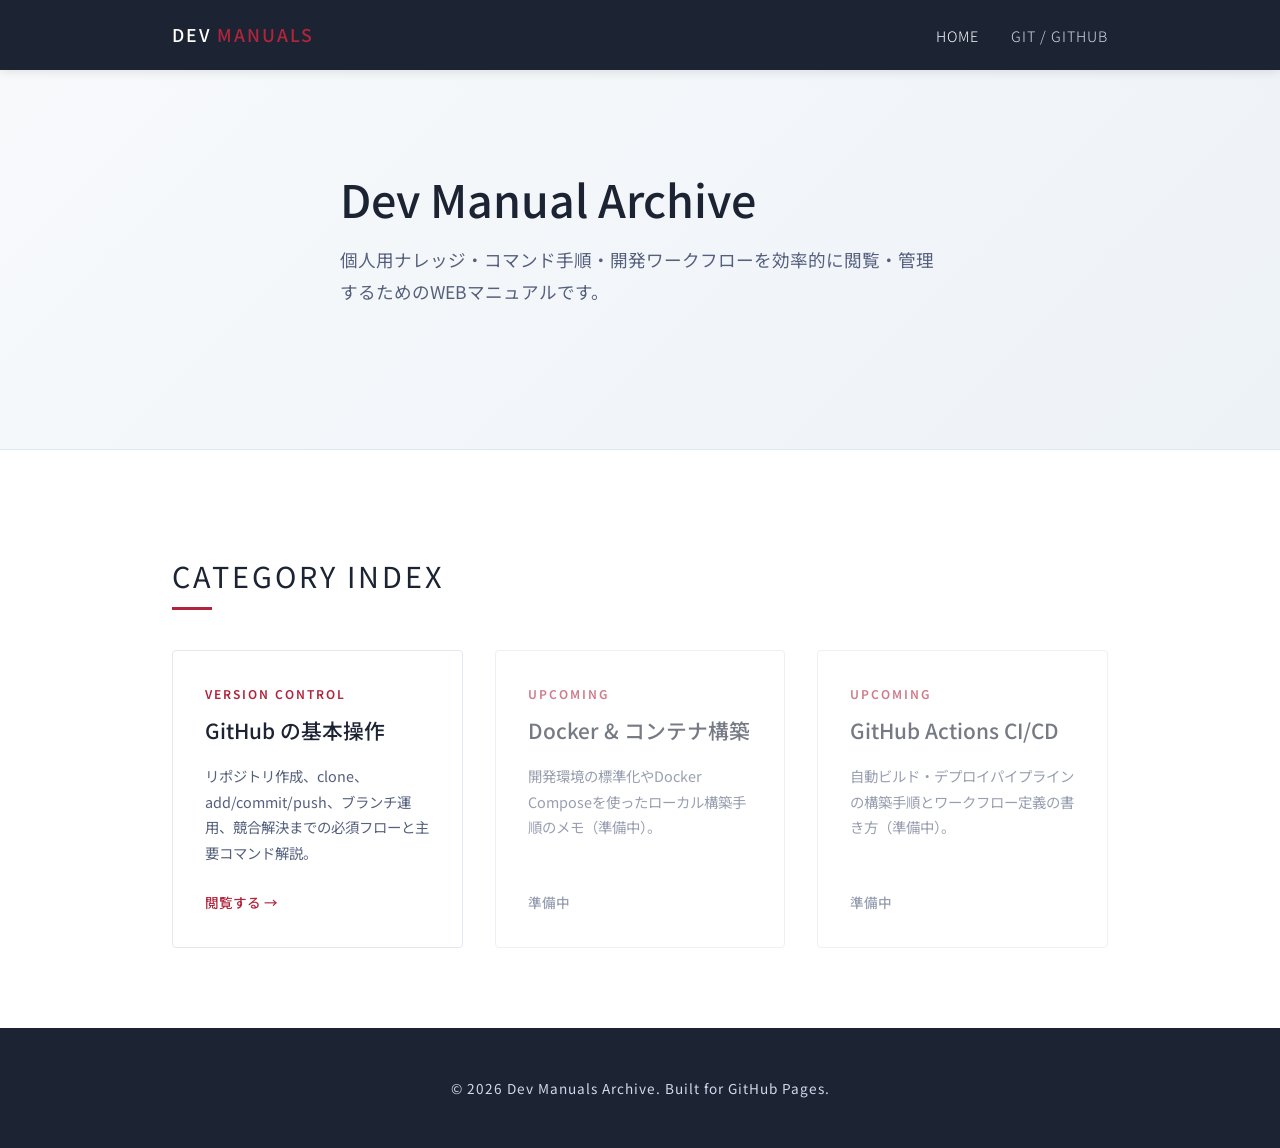
==== index.html @ 9fd235a3 "feat: initial commit for manual site" ====
<!DOCTYPE html>
<html lang="ja">
<head>
    <meta charset="UTF-8">
    <meta name="viewport" content="width=device-width, initial-scale=1.0">
    <title>Dev Manuals - 開発・操作マニュアル集</title>
    <meta name="description" content="自分用の開発ノウハウおよび操作手順をまとめたマニュアルポータルサイトです。">
    <!-- Google Fonts -->
    <link rel="preconnect" href="https://fonts.googleapis.com">
    <link rel="preconnect" href="https://fonts.gstatic.com" crossorigin>
    <link href="https://fonts.googleapis.com/css2?family=Noto+Sans+JP:wght@300;400;500;700&family=Outfit:wght@300;400;500;600&display=swap" rel="stylesheet">
    <link rel="stylesheet" href="style.css">
</head>
<body>

    <!-- Navigation -->
    <nav>
        <div class="container">
            <a href="index.html" class="logo">DEV <span>MANUALS</span></a>
            <ul class="nav-links">
                <li><a href="index.html" class="active">HOME</a></li>
                <li><a href="git_basic_usage.html">GIT / GITHUB</a></li>
            </ul>
            <div class="burger" aria-label="Menu Toggle">
                <div class="line1"></div>
                <div class="line2"></div>
                <div class="line3"></div>
            </div>
        </div>
    </nav>

    <!-- Hero Section -->
    <section id="hero">
        <div class="container">
            <div class="hero-content reveal">
                <h1>Dev Manual Archive</h1>
                <p>個人用ナレッジ・コマンド手順・開発ワークフローを効率的に閲覧・管理するためのWEBマニュアルです。</p>
            </div>
        </div>
    </section>

    <!-- Manual Catalog Section -->
    <section id="manuals">
        <div class="container">
            <div class="section-title reveal">
                <h2>Category Index</h2>
            </div>
            
            <div class="manual-grid">
                <!-- Card 1: GitHub Basic Usage -->
                <a href="git_basic_usage.html" class="manual-card reveal">
                    <span class="tag">Version Control</span>
                    <h3>GitHub の基本操作</h3>
                    <p>リポジトリ作成、clone、add/commit/push、ブランチ運用、競合解決までの必須フローと主要コマンド解説。</p>
                    <div class="card-footer">
                        閲覧する &rarr;
                    </div>
                </a>

                <!-- Card 2: Placeholder for future manuals -->
                <div class="manual-card reveal" style="opacity: 0.6; cursor: default;">
                    <span class="tag">Upcoming</span>
                    <h3>Docker & コンテナ構築</h3>
                    <p>開発環境の標準化やDocker Composeを使ったローカル構築手順のメモ（準備中）。</p>
                    <div class="card-footer" style="color: var(--text-muted);">
                        準備中
                    </div>
                </div>

                <!-- Card 3: Placeholder for future manuals -->
                <div class="manual-card reveal" style="opacity: 0.6; cursor: default;">
                    <span class="tag">Upcoming</span>
                    <h3>GitHub Actions CI/CD</h3>
                    <p>自動ビルド・デプロイパイプラインの構築手順とワークフロー定義の書き方（準備中）。</p>
                    <div class="card-footer" style="color: var(--text-muted);">
                        準備中
                    </div>
                </div>
            </div>
        </div>
    </section>

    <!-- Footer -->
    <footer>
        <div class="container">
            <p>&copy; 2026 Dev Manuals Archive. Built for GitHub Pages.</p>
        </div>
    </footer>

    <script src="script.js"></script>
</body>
</html>
---- style.css ----
:root {
    --bg-color: #ffffff;
    --header-bg: #1c2333;
    --text-primary: #1c2333;
    --text-muted: #55607d;
    --accent-soft-1: #d1d9ed;
    --accent-soft-2: #e3d8f0;
    --accent-strong: #b0253c;
    --card-bg: #ffffff;
    --border-color: #e2e8f0;
    --code-bg: #1e293b;
    --code-text: #f8fafc;
    --transition: all 0.3s cubic-bezier(0.4, 0, 0.2, 1);
}

* {
    margin: 0;
    padding: 0;
    box-sizing: border-box;
}

html {
    scroll-behavior: smooth;
}

body {
    font-family: 'Noto Sans JP', 'Outfit', -apple-system, BlinkMacSystemFont, "Segoe UI", Roboto, sans-serif;
    background-color: var(--bg-color);
    color: var(--text-primary);
    line-height: 1.8;
    font-weight: 400;
    overflow-x: hidden;
}

.container {
    max-width: 1000px;
    margin: 0 auto;
    padding: 0 2rem;
}

/* Navigation */
nav {
    position: fixed;
    top: 0;
    width: 100%;
    z-index: 1000;
    padding: 1.2rem 0;
    background: var(--header-bg);
    color: white;
    box-shadow: 0 2px 10px rgba(0,0,0,0.1);
}

nav .container {
    display: flex;
    justify-content: space-between;
    align-items: center;
}

.logo {
    font-size: 1.1rem;
    font-weight: 500;
    text-decoration: none;
    color: white;
    letter-spacing: 2px;
    text-transform: uppercase;
}

.logo span {
    color: var(--accent-strong);
}

.nav-links {
    display: flex;
    list-style: none;
    align-items: center;
}

.nav-links li {
    margin-left: 2rem;
}

.nav-links a {
    text-decoration: none;
    color: var(--accent-soft-1);
    font-weight: 300;
    transition: var(--transition);
    font-size: 0.9rem;
    letter-spacing: 1px;
}

.nav-links a:hover,
.nav-links a.active {
    color: white;
}

.burger {
    display: none;
    cursor: pointer;
}

.burger div {
    width: 25px;
    height: 2px;
    background-color: white;
    margin: 5px;
    transition: var(--transition);
}

/* Section Common */
section {
    padding: 100px 0 80px;
    position: relative;
}

.section-title {
    margin-bottom: 3rem;
}

.section-title h2 {
    font-size: 1.8rem;
    font-weight: 400;
    color: var(--text-primary);
    letter-spacing: 3px;
    text-transform: uppercase;
    position: relative;
    display: inline-block;
}

.section-title h2::after {
    content: '';
    position: absolute;
    bottom: -8px;
    left: 0;
    width: 40px;
    height: 3px;
    background-color: var(--accent-strong);
}

/* Hero Section */
#hero {
    min-height: 50vh;
    display: flex;
    align-items: center;
    background: linear-gradient(135deg, #f8fafc 0%, #edf2f7 100%);
    border-bottom: 1px solid var(--border-color);
    padding-top: 140px;
}

.hero-content h1 {
    font-size: 2.8rem;
    font-weight: 500;
    margin-bottom: 1rem;
    color: var(--text-primary);
    line-height: 1.3;
}

.hero-content p {
    font-size: 1.1rem;
    color: var(--text-muted);
    max-width: 600px;
    margin-bottom: 2rem;
}

/* Buttons */
.btn {
    display: inline-block;
    padding: 0.7rem 2rem;
    text-decoration: none;
    font-weight: 400;
    transition: var(--transition);
    cursor: pointer;
    border: 1px solid var(--accent-strong);
    background: transparent;
    color: var(--accent-strong);
    font-size: 0.9rem;
    letter-spacing: 1px;
}

.btn-primary {
    background: var(--accent-strong);
    color: white;
}

.btn-primary:hover {
    background: #901e30;
    border-color: #901e30;
    color: white;
}

/* Cards Grid (Top Page) */
.manual-grid {
    display: grid;
    grid-template-columns: repeat(auto-fit, minmax(280px, 1fr));
    gap: 2rem;
    margin-top: 2rem;
}

.manual-card {
    background: var(--card-bg);
    border: 1px solid var(--border-color);
    padding: 2rem;
    border-radius: 4px;
    transition: var(--transition);
    display: flex;
    flex-direction: column;
    text-decoration: none;
    color: inherit;
}

.manual-card:hover {
    transform: translateY(-5px);
    box-shadow: 0 10px 20px rgba(0,0,0,0.05);
    border-color: var(--accent-soft-1);
}

.manual-card .tag {
    font-size: 0.75rem;
    letter-spacing: 2px;
    color: var(--accent-strong);
    text-transform: uppercase;
    font-weight: 600;
    margin-bottom: 0.5rem;
}

.manual-card h3 {
    font-size: 1.3rem;
    font-weight: 500;
    margin-bottom: 0.8rem;
    color: var(--text-primary);
}

.manual-card p {
    color: var(--text-muted);
    font-size: 0.9rem;
    flex-grow: 1;
    margin-bottom: 1.5rem;
}

.manual-card .card-footer {
    display: flex;
    align-items: center;
    font-size: 0.85rem;
    font-weight: 500;
    color: var(--accent-strong);
}

/* Manual Article Page Layout */
.manual-layout {
    display: grid;
    grid-template-columns: 240px 1fr;
    gap: 3rem;
    padding-top: 130px;
    padding-bottom: 80px;
}

/* Sidebar TOC */
.toc-sidebar {
    position: sticky;
    top: 130px;
    height: fit-content;
    border-right: 1px solid var(--border-color);
    padding-right: 1.5rem;
}

.toc-sidebar h4 {
    font-size: 0.85rem;
    text-transform: uppercase;
    letter-spacing: 2px;
    color: var(--text-muted);
    margin-bottom: 1rem;
}

.toc-sidebar ul {
    list-style: none;
}

.toc-sidebar li {
    margin-bottom: 0.6rem;
}

.toc-sidebar a {
    color: var(--text-muted);
    text-decoration: none;
    font-size: 0.9rem;
    transition: var(--transition);
    display: block;
}

.toc-sidebar a:hover {
    color: var(--accent-strong);
    padding-left: 4px;
}

/* Article Content */
.article-content h1 {
    font-size: 2.2rem;
    font-weight: 500;
    margin-bottom: 0.5rem;
}

.article-meta {
    font-size: 0.85rem;
    color: var(--text-muted);
    margin-bottom: 2.5rem;
    padding-bottom: 1rem;
    border-bottom: 1px solid var(--border-color);
}

.article-content h2 {
    font-size: 1.5rem;
    font-weight: 500;
    margin: 2.5rem 0 1rem;
    padding-bottom: 0.4rem;
    border-bottom: 2px solid var(--accent-soft-1);
}

.article-content h3 {
    font-size: 1.2rem;
    font-weight: 500;
    margin: 1.8rem 0 0.8rem;
}

.article-content p {
    margin-bottom: 1.2rem;
    color: #334155;
}

.article-content ul, .article-content ol {
    margin: 0 0 1.5rem 1.5rem;
    color: #334155;
}

.article-content li {
    margin-bottom: 0.4rem;
}

/* Code Blocks */
pre {
    background: var(--code-bg);
    color: var(--code-text);
    padding: 1.2rem;
    border-radius: 6px;
    overflow-x: auto;
    margin: 1rem 0 1.5rem;
    font-family: 'Consolas', 'Monaco', monospace;
    font-size: 0.9rem;
}

code {
    background: #f1f5f9;
    color: var(--accent-strong);
    padding: 0.2rem 0.4rem;
    border-radius: 4px;
    font-family: 'Consolas', 'Monaco', monospace;
    font-size: 0.88em;
}

pre code {
    background: transparent;
    color: inherit;
    padding: 0;
}

/* Callout Box */
.callout {
    background: #f8fafc;
    border-left: 4px solid var(--accent-strong);
    padding: 1rem 1.2rem;
    margin: 1.5rem 0;
    border-radius: 0 4px 4px 0;
}

.callout p {
    margin-bottom: 0;
    font-size: 0.95rem;
}

/* Footer */
footer {
    padding: 3rem 0;
    text-align: center;
    background-color: var(--header-bg);
    color: var(--accent-soft-1);
    font-size: 0.85rem;
    letter-spacing: 1px;
}

/* Reveal Animations */
.reveal {
    opacity: 0;
    transform: translateY(20px);
    transition: all 0.6s ease;
}

.reveal.active {
    opacity: 1;
    transform: translateY(0);
}

/* Responsive */
@media (max-width: 850px) {
    .manual-layout {
        grid-template-columns: 1fr;
    }

    .toc-sidebar {
        position: relative;
        top: 0;
        border-right: none;
        border-bottom: 1px solid var(--border-color);
        padding-right: 0;
        padding-bottom: 1.5rem;
        margin-bottom: 1.5rem;
    }

    .nav-links {
        position: fixed;
        right: 0;
        top: 60px;
        height: calc(100vh - 60px);
        background-color: var(--header-bg);
        flex-direction: column;
        width: 100%;
        transform: translateX(100%);
        transition: transform 0.4s ease;
        padding-top: 3rem;
        align-items: center;
    }

    .nav-links li {
        margin: 1.5rem 0;
    }

    .nav-active {
        transform: translateX(0);
    }

    .burger {
        display: block;
    }
}
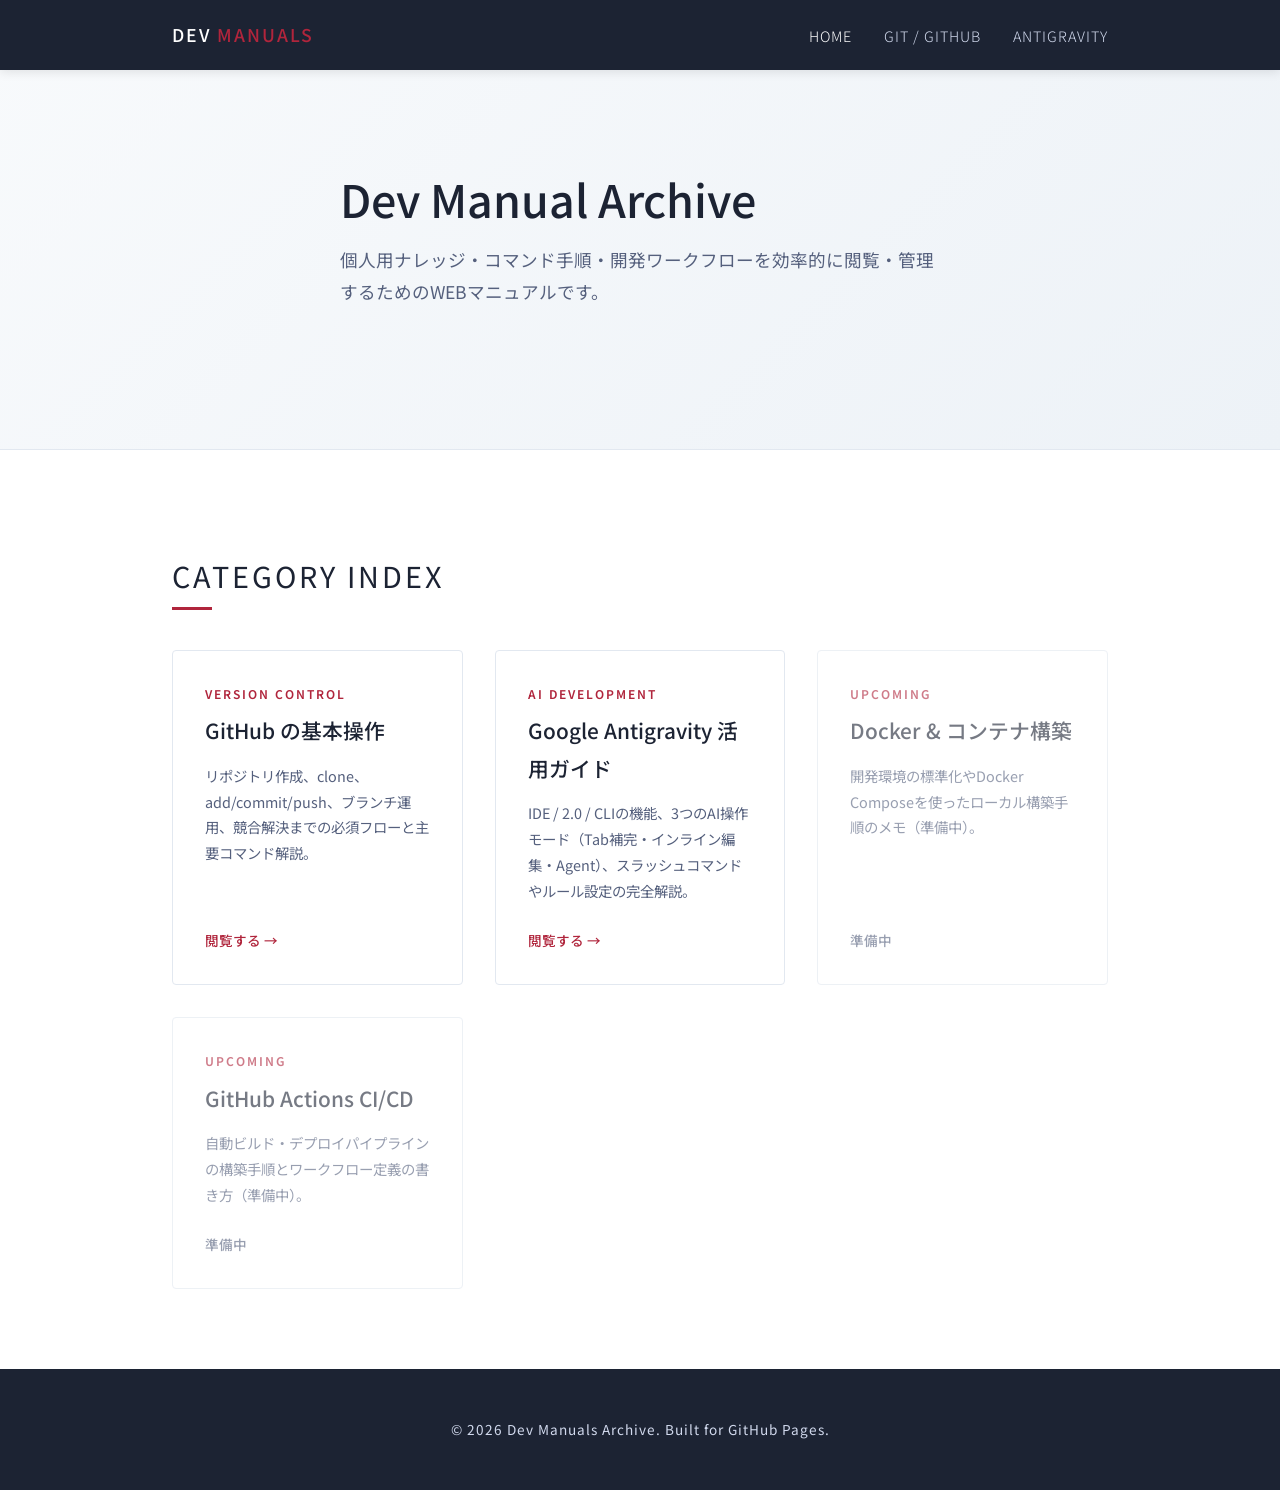
==== commit 66c70d9a: "feat: Antigravity活用マニュアルの追加とサイト更新" ====
--- a/index.html
+++ b/index.html
@@ -20,6 +20,7 @@
             <ul class="nav-links">
                 <li><a href="index.html" class="active">HOME</a></li>
                 <li><a href="git_basic_usage.html">GIT / GITHUB</a></li>
+                <li><a href="antigravity_guide.html">ANTIGRAVITY</a></li>
             </ul>
             <div class="burger" aria-label="Menu Toggle">
                 <div class="line1"></div>
@@ -57,7 +58,17 @@
                     </div>
                 </a>
 
-                <!-- Card 2: Placeholder for future manuals -->
+                <!-- Card 2: Antigravity Guide -->
+                <a href="antigravity_guide.html" class="manual-card reveal">
+                    <span class="tag">AI Development</span>
+                    <h3>Google Antigravity 活用ガイド</h3>
+                    <p>IDE / 2.0 / CLIの機能、3つのAI操作モード（Tab補完・インライン編集・Agent）、スラッシュコマンドやルール設定の完全解説。</p>
+                    <div class="card-footer">
+                        閲覧する &rarr;
+                    </div>
+                </a>
+
+                <!-- Card 3: Placeholder for future manuals -->
                 <div class="manual-card reveal" style="opacity: 0.6; cursor: default;">
                     <span class="tag">Upcoming</span>
                     <h3>Docker & コンテナ構築</h3>
@@ -67,7 +78,7 @@
                     </div>
                 </div>
 
-                <!-- Card 3: Placeholder for future manuals -->
+                <!-- Card 4: Placeholder for future manuals -->
                 <div class="manual-card reveal" style="opacity: 0.6; cursor: default;">
                     <span class="tag">Upcoming</span>
                     <h3>GitHub Actions CI/CD</h3>
--- a/style.css
+++ b/style.css
@@ -397,6 +397,49 @@
     transform: translateY(0);
 }
 
+/* Tables */
+.article-content table {
+    width: 100%;
+    border-collapse: collapse;
+    margin: 1.5rem 0 2rem;
+    font-size: 0.95rem;
+}
+
+.article-content th,
+.article-content td {
+    padding: 0.75rem 1rem;
+    text-align: left;
+    border-bottom: 1px solid var(--border-color);
+}
+
+.article-content th {
+    background-color: #f8fafc;
+    color: var(--text-primary);
+    font-weight: 600;
+    border-top: 1px solid var(--border-color);
+}
+
+.article-content tr:hover td {
+    background-color: #f8fafc;
+}
+
+/* Kbd (Keyboard Shortcuts) */
+kbd {
+    display: inline-block;
+    padding: 0.15rem 0.45rem;
+    font-family: inherit;
+    font-size: 0.82em;
+    font-weight: 500;
+    line-height: 1.2;
+    color: #1e293b;
+    background-color: #f1f5f9;
+    border: 1px solid #cbd5e1;
+    border-bottom: 2px solid #94a3b8;
+    border-radius: 4px;
+    box-shadow: 0 1px 1px rgba(0, 0, 0, 0.05);
+    margin: 0 0.15rem;
+}
+
 /* Responsive */
 @media (max-width: 850px) {
     .manual-layout {
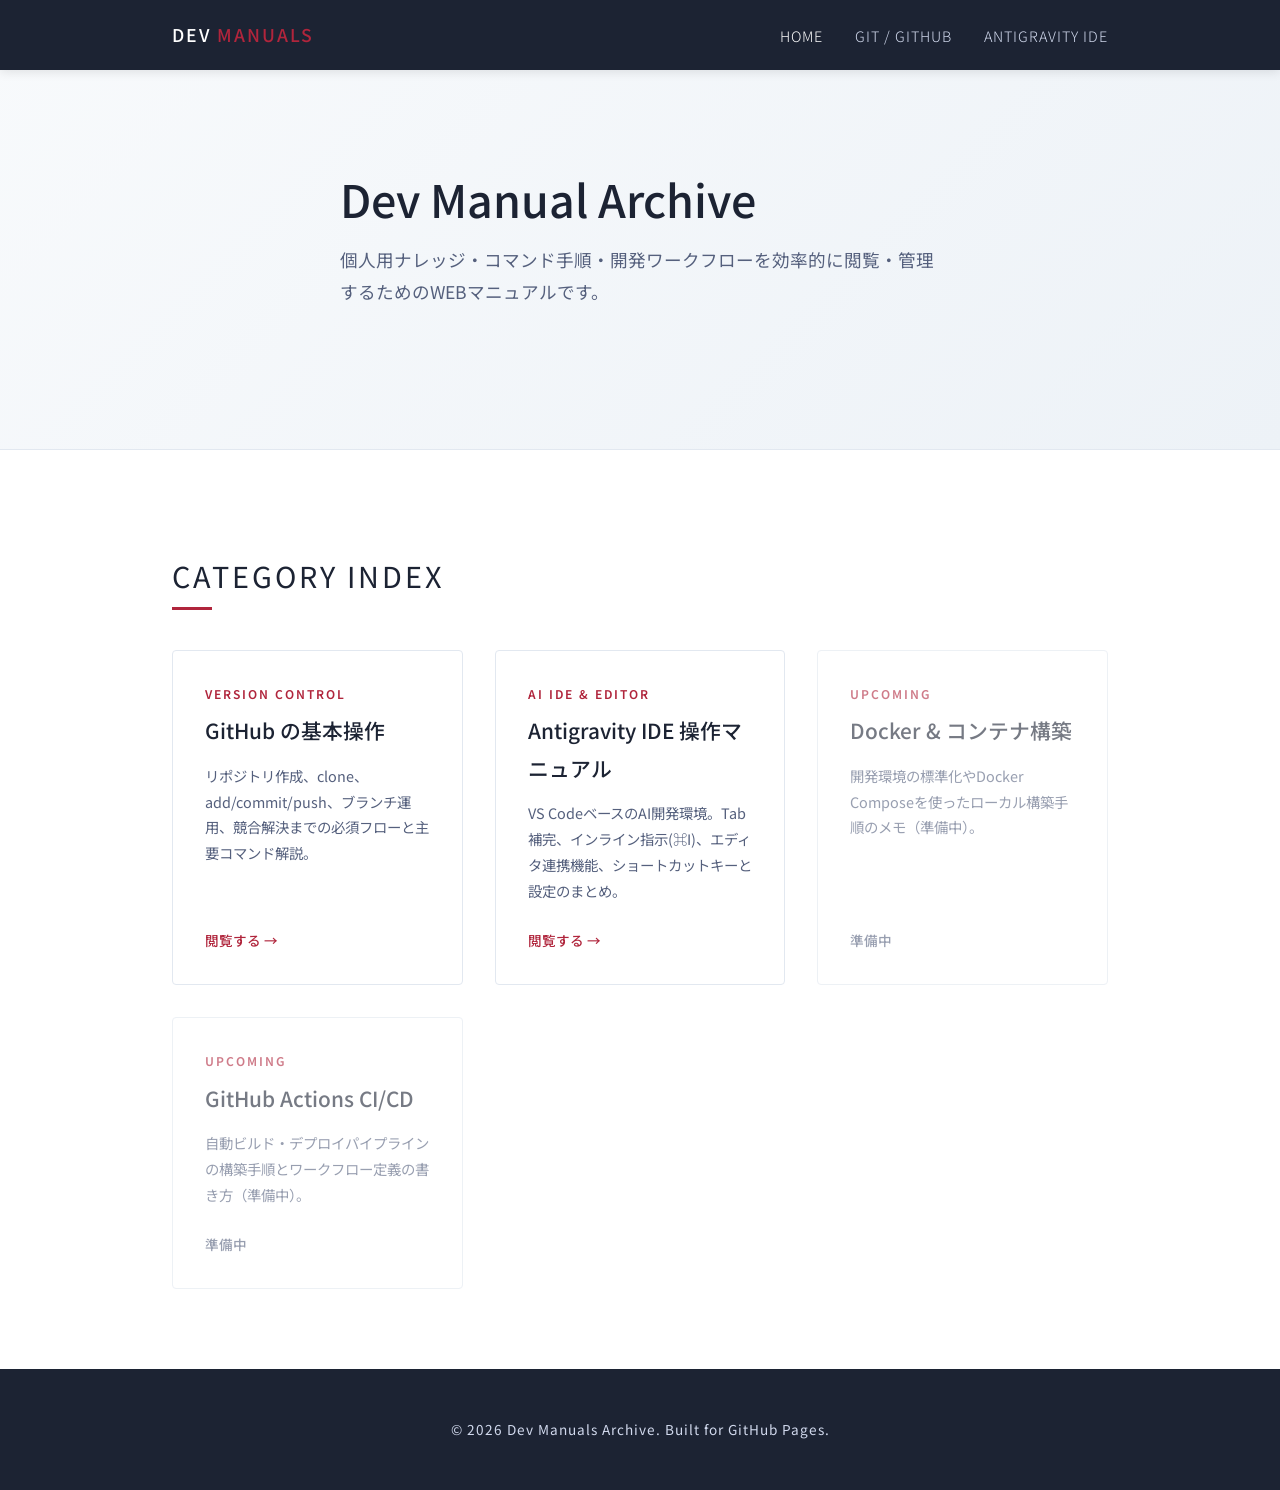
==== commit 9c9e9e51: "docs: Antigravity IDEに特化したマニュアルへの改訂とナビゲーション更新" ====
--- a/index.html
+++ b/index.html
@@ -20,7 +20,7 @@
             <ul class="nav-links">
                 <li><a href="index.html" class="active">HOME</a></li>
                 <li><a href="git_basic_usage.html">GIT / GITHUB</a></li>
-                <li><a href="antigravity_guide.html">ANTIGRAVITY</a></li>
+                <li><a href="antigravity_guide.html">ANTIGRAVITY IDE</a></li>
             </ul>
             <div class="burger" aria-label="Menu Toggle">
                 <div class="line1"></div>
@@ -58,11 +58,11 @@
                     </div>
                 </a>
 
-                <!-- Card 2: Antigravity Guide -->
+                <!-- Card 2: Antigravity IDE Guide -->
                 <a href="antigravity_guide.html" class="manual-card reveal">
-                    <span class="tag">AI Development</span>
-                    <h3>Google Antigravity 活用ガイド</h3>
-                    <p>IDE / 2.0 / CLIの機能、3つのAI操作モード（Tab補完・インライン編集・Agent）、スラッシュコマンドやルール設定の完全解説。</p>
+                    <span class="tag">AI IDE & Editor</span>
+                    <h3>Antigravity IDE 操作マニュアル</h3>
+                    <p>VS CodeベースのAI開発環境。Tab補完、インライン指示(⌘I)、エディタ連携機能、ショートカットキーと設定のまとめ。</p>
                     <div class="card-footer">
                         閲覧する &rarr;
                     </div>
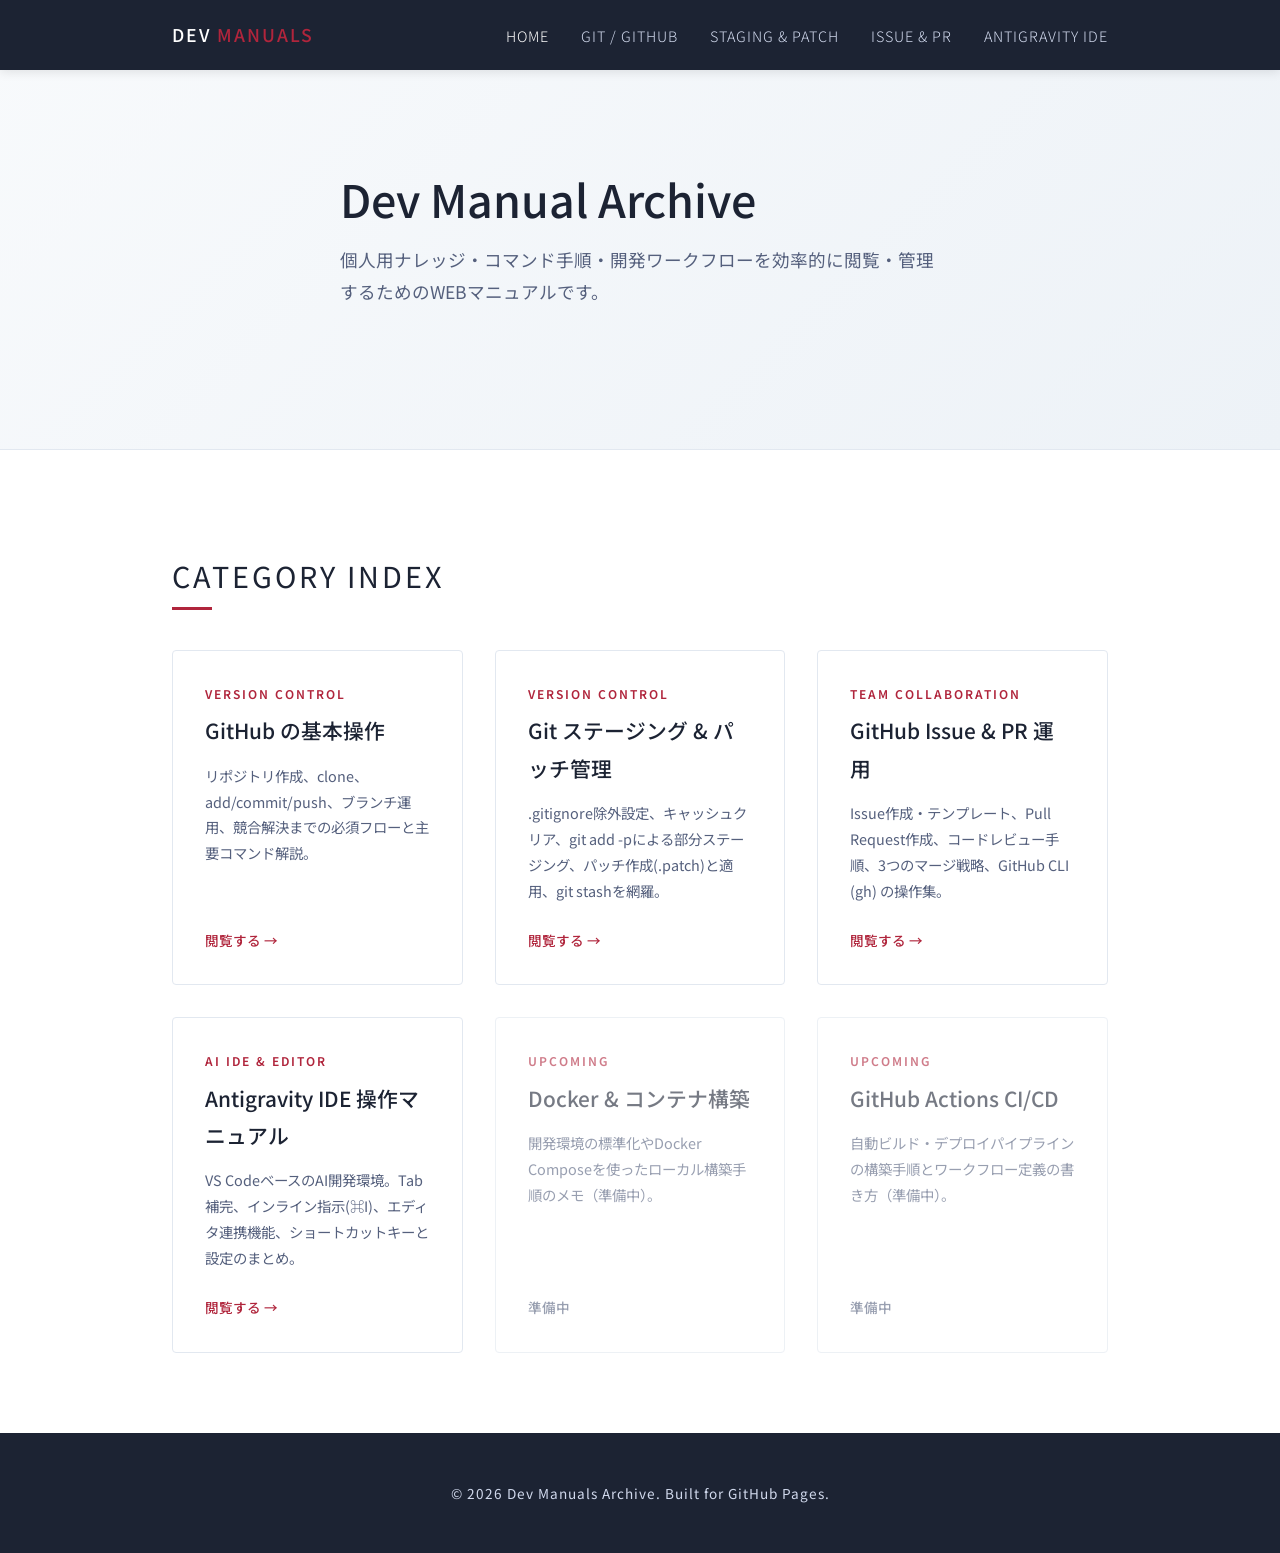
==== commit 1b7a2541: "docs: ステージング・パッチ管理ガイドおよびIssue・PR運用マニュアルを追加" ====
--- a/index.html
+++ b/index.html
@@ -20,6 +20,8 @@
             <ul class="nav-links">
                 <li><a href="index.html" class="active">HOME</a></li>
                 <li><a href="git_basic_usage.html">GIT / GITHUB</a></li>
+                <li><a href="git_staging_patch.html">STAGING & PATCH</a></li>
+                <li><a href="github_issue_pr.html">ISSUE & PR</a></li>
                 <li><a href="antigravity_guide.html">ANTIGRAVITY IDE</a></li>
             </ul>
             <div class="burger" aria-label="Menu Toggle">
@@ -58,7 +60,27 @@
                     </div>
                 </a>
 
-                <!-- Card 2: Antigravity IDE Guide -->
+                <!-- Card 2: Git Staging & Patch Guide -->
+                <a href="git_staging_patch.html" class="manual-card reveal">
+                    <span class="tag">Version Control</span>
+                    <h3>Git ステージング & パッチ管理</h3>
+                    <p>.gitignore除外設定、キャッシュクリア、git add -pによる部分ステージング、パッチ作成(.patch)と適用、git stashを網羅。</p>
+                    <div class="card-footer">
+                        閲覧する &rarr;
+                    </div>
+                </a>
+
+                <!-- Card 3: GitHub Issue & PR Guide -->
+                <a href="github_issue_pr.html" class="manual-card reveal">
+                    <span class="tag">Team Collaboration</span>
+                    <h3>GitHub Issue &amp; PR 運用</h3>
+                    <p>Issue作成・テンプレート、Pull Request作成、コードレビュー手順、3つのマージ戦略、GitHub CLI (gh) の操作集。</p>
+                    <div class="card-footer">
+                        閲覧する &rarr;
+                    </div>
+                </a>
+
+                <!-- Card 3: Antigravity IDE Guide -->
                 <a href="antigravity_guide.html" class="manual-card reveal">
                     <span class="tag">AI IDE & Editor</span>
                     <h3>Antigravity IDE 操作マニュアル</h3>
--- a/style.css
+++ b/style.css
@@ -482,3 +482,77 @@
         display: block;
     }
 }
+
+/* Link Banners & Nav Cards */
+.link-banner {
+    display: flex;
+    align-items: center;
+    justify-content: space-between;
+    gap: 1.5rem;
+    background: linear-gradient(135deg, #f8fafc 0%, #eef2f6 100%);
+    border: 1px solid var(--border-color);
+    border-left: 4px solid var(--accent-strong);
+    padding: 1.25rem 1.5rem;
+    border-radius: 6px;
+    margin: 1.8rem 0;
+    text-decoration: none;
+    color: inherit;
+    transition: var(--transition);
+}
+
+.link-banner:hover {
+    transform: translateY(-2px);
+    box-shadow: 0 6px 16px rgba(0,0,0,0.06);
+    border-color: var(--accent-soft-1);
+    border-left-color: var(--accent-strong);
+}
+
+.link-banner-content h4 {
+    font-size: 1.05rem;
+    color: var(--text-primary);
+    margin-bottom: 0.3rem;
+    display: flex;
+    align-items: center;
+    gap: 0.5rem;
+}
+
+.link-banner-content p {
+    font-size: 0.88rem;
+    color: var(--text-muted);
+    margin: 0;
+}
+
+.link-banner-arrow {
+    font-size: 1.2rem;
+    color: var(--accent-strong);
+    font-weight: 600;
+    transition: var(--transition);
+    white-space: nowrap;
+}
+
+.link-banner:hover .link-banner-arrow {
+    transform: translateX(4px);
+}
+
+/* Badges */
+.badge {
+    display: inline-block;
+    padding: 0.2rem 0.5rem;
+    font-size: 0.72rem;
+    font-weight: 600;
+    letter-spacing: 0.5px;
+    border-radius: 4px;
+    text-transform: uppercase;
+    vertical-align: middle;
+}
+
+.badge-primary {
+    background: var(--accent-strong);
+    color: #fff;
+}
+
+.badge-soft {
+    background: var(--accent-soft-1);
+    color: var(--text-primary);
+}
+
